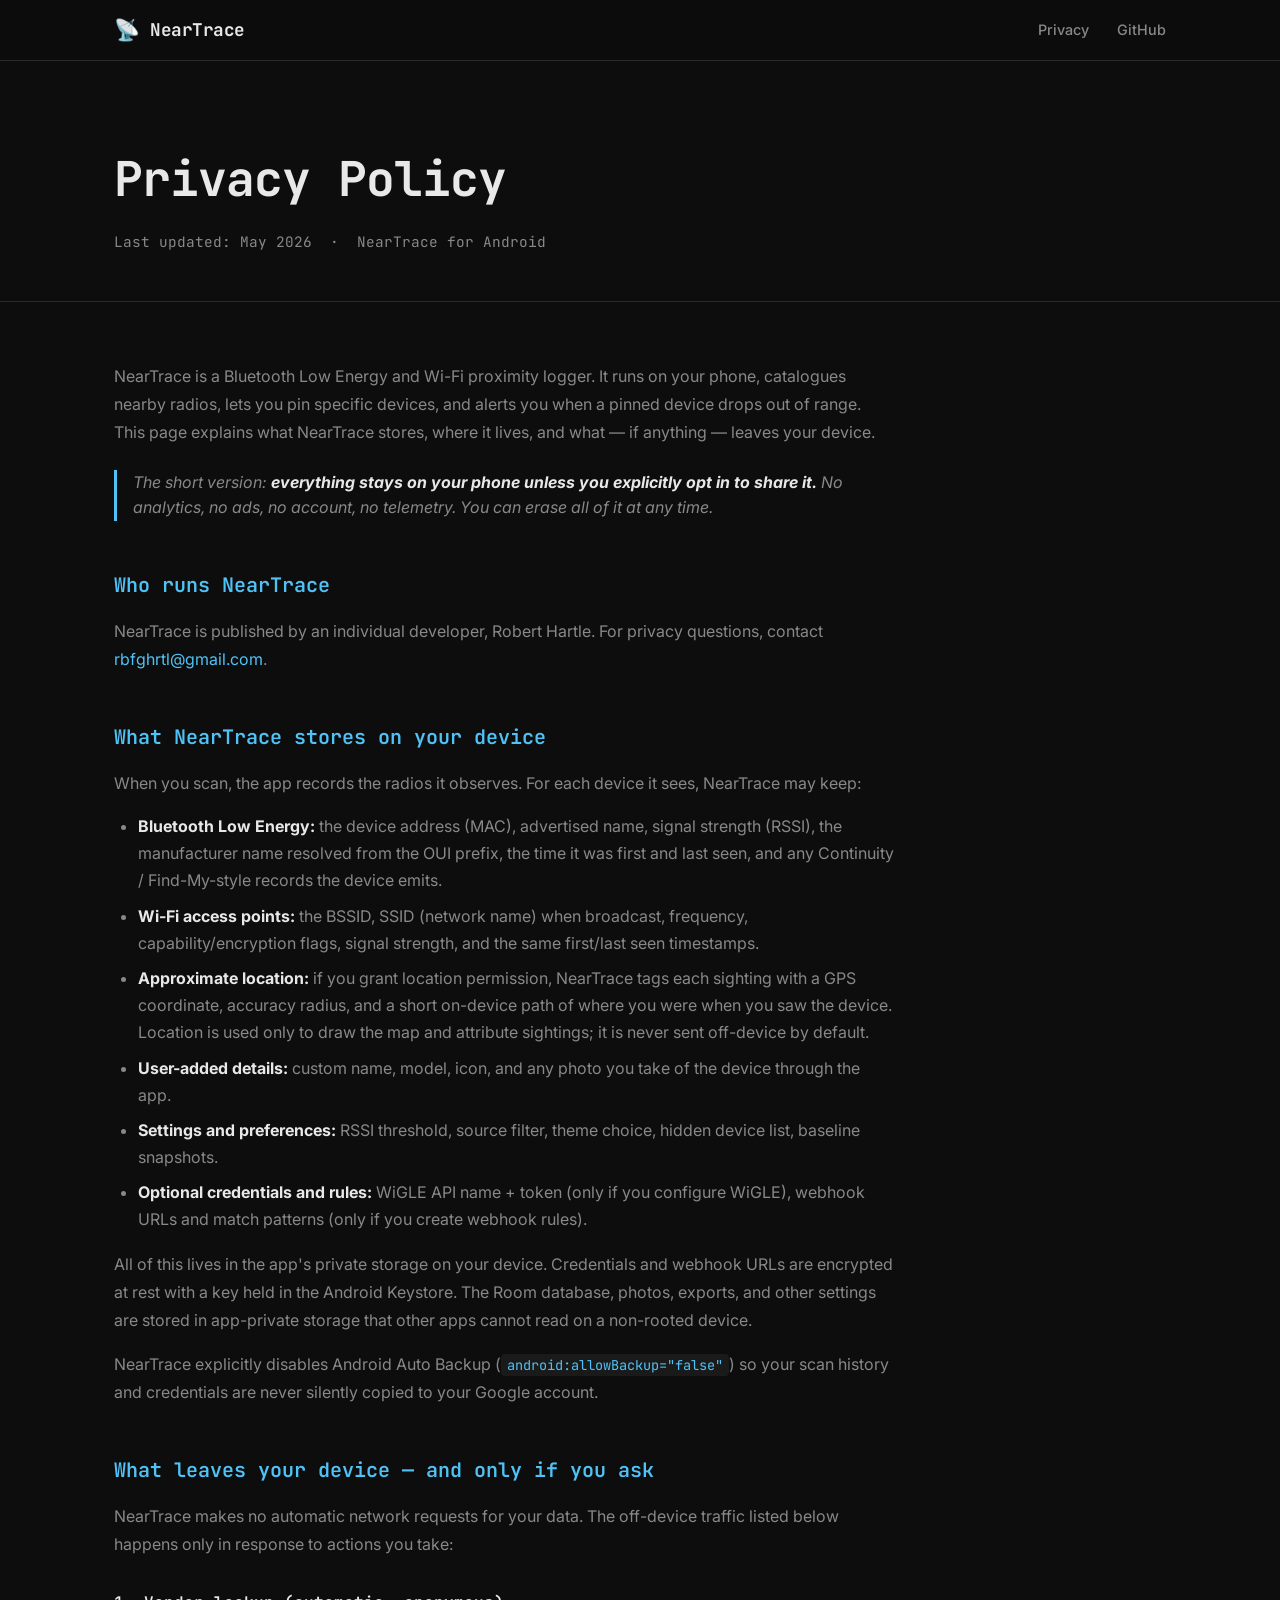
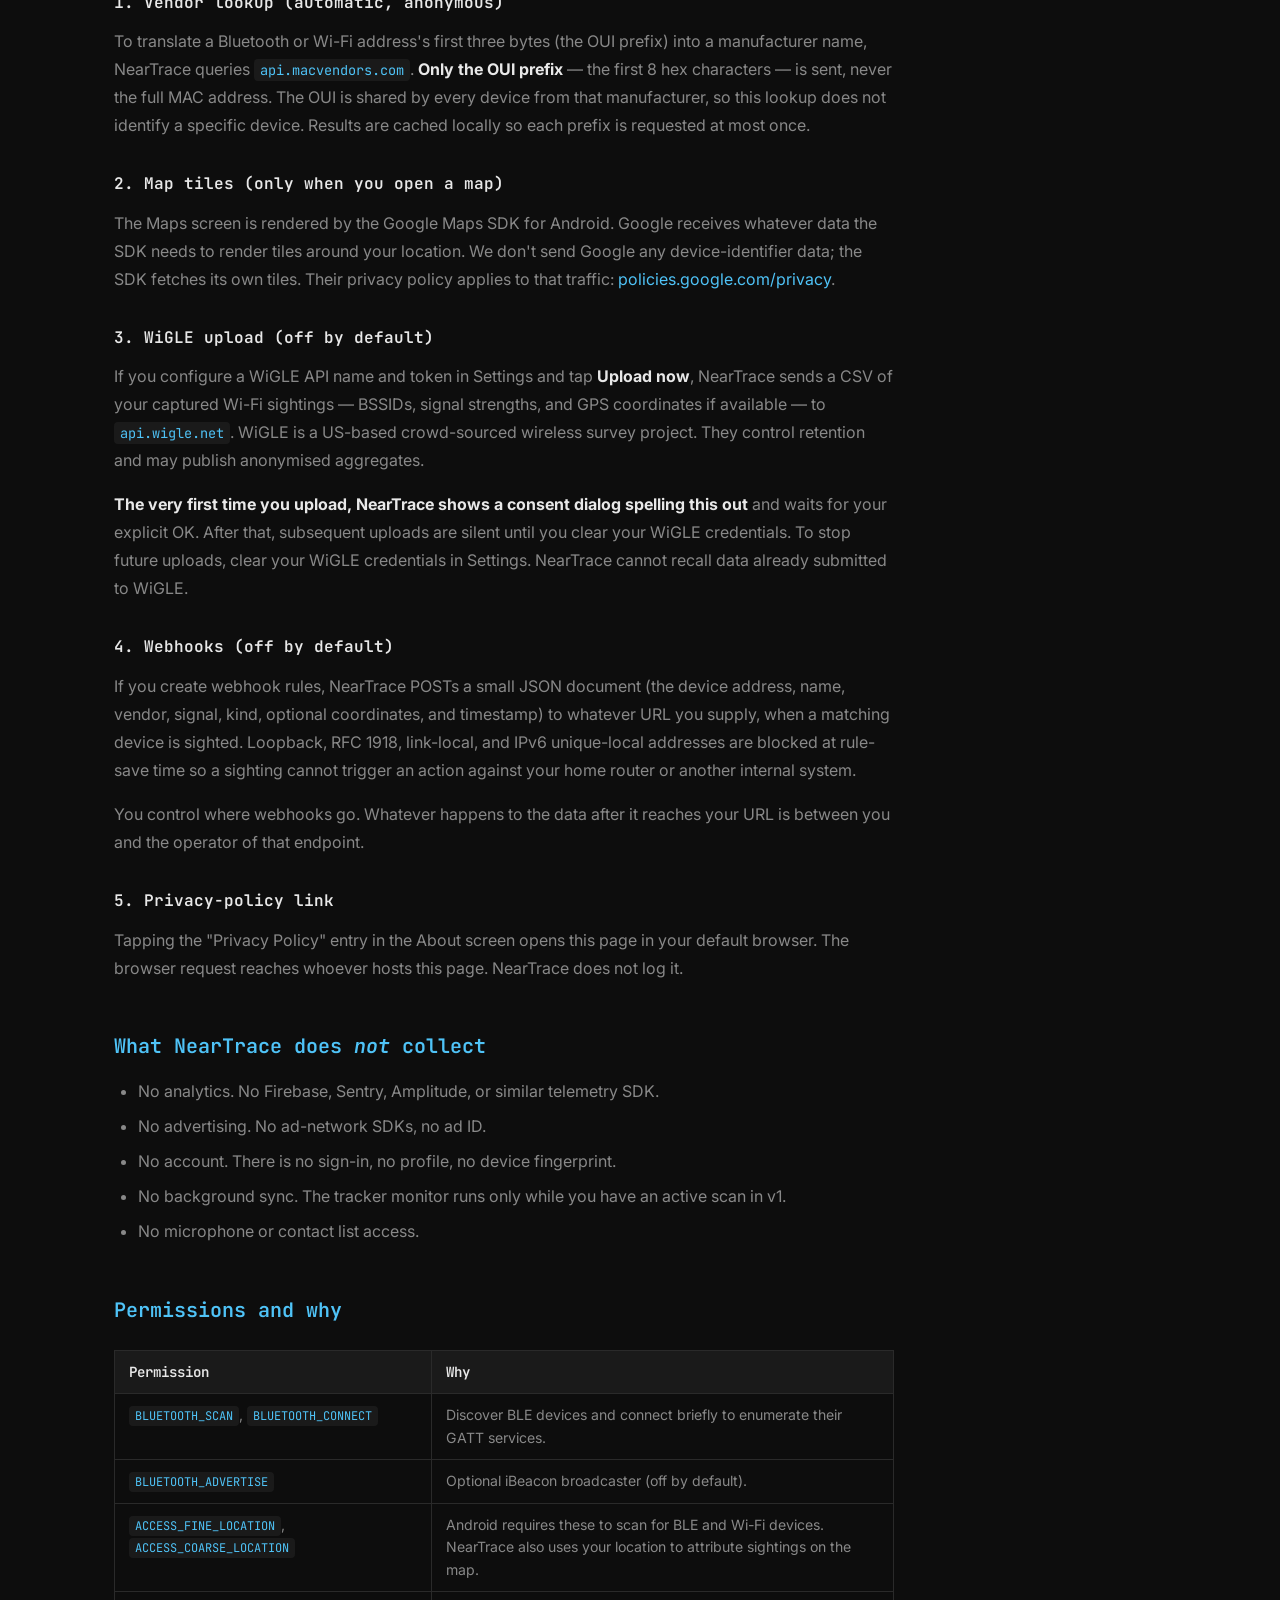
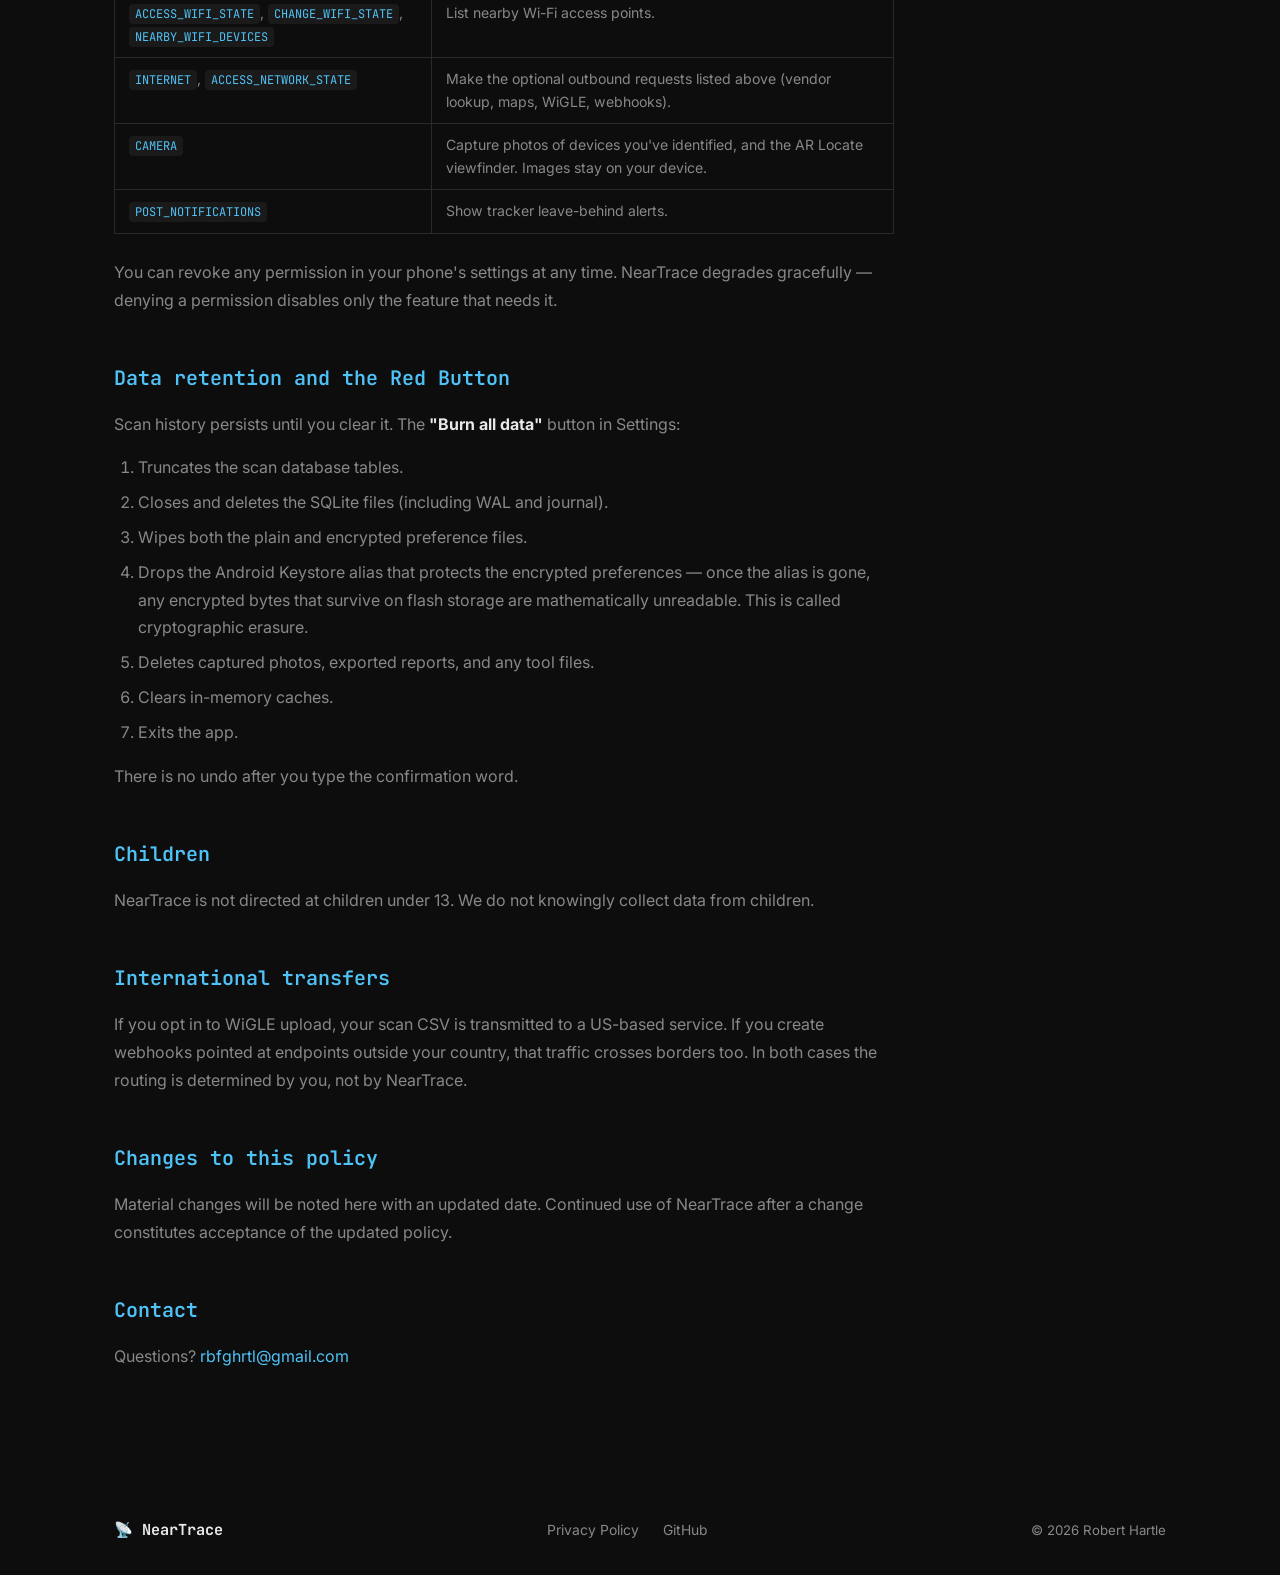
==== privacy/index.html @ f7e361f0 "🌐 Launch neartrace.app — landing page + privacy policy Dark-first, monospace-accented static site:  " ====
<!DOCTYPE html>
<html lang="en">
<head>
  <meta charset="UTF-8">
  <meta name="viewport" content="width=device-width, initial-scale=1.0">
  <meta name="description" content="NearTrace Privacy Policy — what we collect, where it lives, and what leaves your device.">
  <meta name="theme-color" content="#0d0d0d">
  <title>Privacy Policy — NearTrace</title>
  <link rel="icon" href="/favicon.ico">
  <link rel="preconnect" href="https://fonts.googleapis.com">
  <link rel="preconnect" href="https://fonts.gstatic.com" crossorigin>
  <link href="https://fonts.googleapis.com/css2?family=JetBrains+Mono:wght@400;600;700&family=Inter:wght@400;500;600&display=swap" rel="stylesheet">
  <link rel="stylesheet" href="/style.css">
</head>
<body>
  <header class="site-header">
    <div class="container">
      <a href="/" class="logo" style="text-decoration:none;color:inherit;">
        <span class="logo-glyph">📡</span>
        <span class="logo-text">NearTrace</span>
      </a>
      <nav>
        <a href="/privacy">Privacy</a>
        <a href="https://github.com/code-hartle-tech/neartrace-android-mvp" target="_blank" rel="noopener">GitHub</a>
      </nav>
    </div>
  </header>

  <main>
    <div class="policy-header">
      <div class="container">
        <h1>Privacy Policy</h1>
        <p class="policy-meta">Last updated: May 2026 &nbsp;·&nbsp; NearTrace for Android</p>
      </div>
    </div>

    <div class="container">
      <div class="policy-body">

        <p>NearTrace is a Bluetooth Low Energy and Wi-Fi proximity logger. It runs on your phone, catalogues nearby radios, lets you pin specific devices, and alerts you when a pinned device drops out of range. This page explains what NearTrace stores, where it lives, and what — if anything — leaves your device.</p>

        <blockquote>The short version: <strong>everything stays on your phone unless you explicitly opt in to share it.</strong> No analytics, no ads, no account, no telemetry. You can erase all of it at any time.</blockquote>

        <h2>Who runs NearTrace</h2>
        <p>NearTrace is published by an individual developer, Robert Hartle. For privacy questions, contact <a href="mailto:rbfghrtl@gmail.com">rbfghrtl@gmail.com</a>.</p>

        <h2>What NearTrace stores on your device</h2>
        <p>When you scan, the app records the radios it observes. For each device it sees, NearTrace may keep:</p>
        <ul>
          <li><strong>Bluetooth Low Energy:</strong> the device address (MAC), advertised name, signal strength (RSSI), the manufacturer name resolved from the OUI prefix, the time it was first and last seen, and any Continuity / Find-My-style records the device emits.</li>
          <li><strong>Wi-Fi access points:</strong> the BSSID, SSID (network name) when broadcast, frequency, capability/encryption flags, signal strength, and the same first/last seen timestamps.</li>
          <li><strong>Approximate location:</strong> if you grant location permission, NearTrace tags each sighting with a GPS coordinate, accuracy radius, and a short on-device path of where you were when you saw the device. Location is used only to draw the map and attribute sightings; it is never sent off-device by default.</li>
          <li><strong>User-added details:</strong> custom name, model, icon, and any photo you take of the device through the app.</li>
          <li><strong>Settings and preferences:</strong> RSSI threshold, source filter, theme choice, hidden device list, baseline snapshots.</li>
          <li><strong>Optional credentials and rules:</strong> WiGLE API name + token (only if you configure WiGLE), webhook URLs and match patterns (only if you create webhook rules).</li>
        </ul>

        <p>All of this lives in the app's private storage on your device. Credentials and webhook URLs are encrypted at rest with a key held in the Android Keystore. The Room database, photos, exports, and other settings are stored in app-private storage that other apps cannot read on a non-rooted device.</p>

        <p>NearTrace explicitly disables Android Auto Backup (<code>android:allowBackup="false"</code>) so your scan history and credentials are never silently copied to your Google account.</p>

        <h2>What leaves your device — and only if you ask</h2>
        <p>NearTrace makes no automatic network requests for your data. The off-device traffic listed below happens only in response to actions you take:</p>

        <h3>1. Vendor lookup (automatic, anonymous)</h3>
        <p>To translate a Bluetooth or Wi-Fi address's first three bytes (the OUI prefix) into a manufacturer name, NearTrace queries <code>api.macvendors.com</code>. <strong>Only the OUI prefix</strong> — the first 8 hex characters — is sent, never the full MAC address. The OUI is shared by every device from that manufacturer, so this lookup does not identify a specific device. Results are cached locally so each prefix is requested at most once.</p>

        <h3>2. Map tiles (only when you open a map)</h3>
        <p>The Maps screen is rendered by the Google Maps SDK for Android. Google receives whatever data the SDK needs to render tiles around your location. We don't send Google any device-identifier data; the SDK fetches its own tiles. Their privacy policy applies to that traffic: <a href="https://policies.google.com/privacy" target="_blank" rel="noopener">policies.google.com/privacy</a>.</p>

        <h3>3. WiGLE upload (off by default)</h3>
        <p>If you configure a WiGLE API name and token in Settings and tap <strong>Upload now</strong>, NearTrace sends a CSV of your captured Wi-Fi sightings — BSSIDs, signal strengths, and GPS coordinates if available — to <code>api.wigle.net</code>. WiGLE is a US-based crowd-sourced wireless survey project. They control retention and may publish anonymised aggregates.</p>
        <p><strong>The very first time you upload, NearTrace shows a consent dialog spelling this out</strong> and waits for your explicit OK. After that, subsequent uploads are silent until you clear your WiGLE credentials. To stop future uploads, clear your WiGLE credentials in Settings. NearTrace cannot recall data already submitted to WiGLE.</p>

        <h3>4. Webhooks (off by default)</h3>
        <p>If you create webhook rules, NearTrace POSTs a small JSON document (the device address, name, vendor, signal, kind, optional coordinates, and timestamp) to whatever URL you supply, when a matching device is sighted. Loopback, RFC 1918, link-local, and IPv6 unique-local addresses are blocked at rule-save time so a sighting cannot trigger an action against your home router or another internal system.</p>
        <p>You control where webhooks go. Whatever happens to the data after it reaches your URL is between you and the operator of that endpoint.</p>

        <h3>5. Privacy-policy link</h3>
        <p>Tapping the "Privacy Policy" entry in the About screen opens this page in your default browser. The browser request reaches whoever hosts this page. NearTrace does not log it.</p>

        <h2>What NearTrace does <em>not</em> collect</h2>
        <ul>
          <li>No analytics. No Firebase, Sentry, Amplitude, or similar telemetry SDK.</li>
          <li>No advertising. No ad-network SDKs, no ad ID.</li>
          <li>No account. There is no sign-in, no profile, no device fingerprint.</li>
          <li>No background sync. The tracker monitor runs only while you have an active scan in v1.</li>
          <li>No microphone or contact list access.</li>
        </ul>

        <h2>Permissions and why</h2>
        <table>
          <thead>
            <tr><th>Permission</th><th>Why</th></tr>
          </thead>
          <tbody>
            <tr><td><code>BLUETOOTH_SCAN</code>, <code>BLUETOOTH_CONNECT</code></td><td>Discover BLE devices and connect briefly to enumerate their GATT services.</td></tr>
            <tr><td><code>BLUETOOTH_ADVERTISE</code></td><td>Optional iBeacon broadcaster (off by default).</td></tr>
            <tr><td><code>ACCESS_FINE_LOCATION</code>, <code>ACCESS_COARSE_LOCATION</code></td><td>Android requires these to scan for BLE and Wi-Fi devices. NearTrace also uses your location to attribute sightings on the map.</td></tr>
            <tr><td><code>ACCESS_WIFI_STATE</code>, <code>CHANGE_WIFI_STATE</code>, <code>NEARBY_WIFI_DEVICES</code></td><td>List nearby Wi-Fi access points.</td></tr>
            <tr><td><code>INTERNET</code>, <code>ACCESS_NETWORK_STATE</code></td><td>Make the optional outbound requests listed above (vendor lookup, maps, WiGLE, webhooks).</td></tr>
            <tr><td><code>CAMERA</code></td><td>Capture photos of devices you've identified, and the AR Locate viewfinder. Images stay on your device.</td></tr>
            <tr><td><code>POST_NOTIFICATIONS</code></td><td>Show tracker leave-behind alerts.</td></tr>
          </tbody>
        </table>
        <p>You can revoke any permission in your phone's settings at any time. NearTrace degrades gracefully — denying a permission disables only the feature that needs it.</p>

        <h2>Data retention and the Red Button</h2>
        <p>Scan history persists until you clear it. The <strong>"Burn all data"</strong> button in Settings:</p>
        <ol>
          <li>Truncates the scan database tables.</li>
          <li>Closes and deletes the SQLite files (including WAL and journal).</li>
          <li>Wipes both the plain and encrypted preference files.</li>
          <li>Drops the Android Keystore alias that protects the encrypted preferences — once the alias is gone, any encrypted bytes that survive on flash storage are mathematically unreadable. This is called cryptographic erasure.</li>
          <li>Deletes captured photos, exported reports, and any tool files.</li>
          <li>Clears in-memory caches.</li>
          <li>Exits the app.</li>
        </ol>
        <p>There is no undo after you type the confirmation word.</p>

        <h2>Children</h2>
        <p>NearTrace is not directed at children under 13. We do not knowingly collect data from children.</p>

        <h2>International transfers</h2>
        <p>If you opt in to WiGLE upload, your scan CSV is transmitted to a US-based service. If you create webhooks pointed at endpoints outside your country, that traffic crosses borders too. In both cases the routing is determined by you, not by NearTrace.</p>

        <h2>Changes to this policy</h2>
        <p>Material changes will be noted here with an updated date. Continued use of NearTrace after a change constitutes acceptance of the updated policy.</p>

        <h2>Contact</h2>
        <p>Questions? <a href="mailto:rbfghrtl@gmail.com">rbfghrtl@gmail.com</a></p>

      </div>
    </div>
  </main>

  <footer class="site-footer">
    <div class="container">
      <div class="footer-inner">
        <a href="/" class="footer-logo" style="text-decoration:none;color:inherit;">📡 NearTrace</a>
        <nav class="footer-nav">
          <a href="/privacy">Privacy Policy</a>
          <a href="https://github.com/code-hartle-tech/neartrace-android-mvp" target="_blank" rel="noopener">GitHub</a>
        </nav>
        <span class="footer-copy">© 2026 Robert Hartle</span>
      </div>
    </div>
  </footer>
</body>
</html>
---- style.css ----
/* ─── Reset & Base ─────────────────────────────────────────────────────────── */
*, *::before, *::after { box-sizing: border-box; margin: 0; padding: 0; }

:root {
  --bg:        #0d0d0d;
  --bg2:       #141414;
  --bg3:       #1a1a1a;
  --border:    #2a2a2a;
  --text:      #e8e8e8;
  --text-dim:  #888;
  --accent:    #4fc3f7;
  --accent2:   #7c4dff;
  --danger:    #ef5350;
  --mono:      'JetBrains Mono', 'Courier New', monospace;
  --sans:      'Inter', system-ui, sans-serif;
  --radius:    12px;
  --max-w:     1100px;
}

html { scroll-behavior: smooth; }

body {
  background: var(--bg);
  color: var(--text);
  font-family: var(--sans);
  font-size: 16px;
  line-height: 1.6;
  -webkit-font-smoothing: antialiased;
}

a { color: var(--accent); text-decoration: none; }
a:hover { text-decoration: underline; }

.container { max-width: var(--max-w); margin: 0 auto; padding: 0 24px; }

/* ─── Header ───────────────────────────────────────────────────────────────── */
.site-header {
  position: sticky; top: 0; z-index: 100;
  background: rgba(13,13,13,.85);
  backdrop-filter: blur(16px);
  border-bottom: 1px solid var(--border);
}
.site-header .container {
  display: flex; align-items: center; justify-content: space-between;
  height: 60px;
}
.logo { display: flex; align-items: center; gap: 10px; font-family: var(--mono); font-weight: 700; font-size: 1.1rem; }
.logo-glyph { font-size: 1.3rem; }
.logo-text { letter-spacing: -.5px; }
.site-header nav { display: flex; gap: 28px; }
.site-header nav a { color: var(--text-dim); font-size: .9rem; font-weight: 500; }
.site-header nav a:hover { color: var(--text); text-decoration: none; }

/* ─── Hero ─────────────────────────────────────────────────────────────────── */
.hero {
  padding: 120px 0 100px;
  background: radial-gradient(ellipse 80% 60% at 50% 0%, rgba(79,195,247,.07) 0%, transparent 70%);
}
.hero-badge {
  display: inline-block; margin-bottom: 24px;
  padding: 6px 14px; border-radius: 999px;
  border: 1px solid rgba(79,195,247,.3);
  background: rgba(79,195,247,.08);
  font-family: var(--mono); font-size: .8rem; color: var(--accent);
}
.hero h1 {
  font-family: var(--mono); font-size: clamp(2.8rem, 7vw, 5rem);
  font-weight: 700; line-height: 1.05; letter-spacing: -2px;
  margin-bottom: 28px;
}
.hero h1 .accent { color: var(--accent); }
.hero-sub { max-width: 600px; font-size: 1.15rem; color: var(--text-dim); margin-bottom: 40px; line-height: 1.7; }
.hero-actions { display: flex; gap: 16px; flex-wrap: wrap; }

/* ─── Buttons ──────────────────────────────────────────────────────────────── */
.btn {
  display: inline-flex; align-items: center; gap: 8px;
  padding: 12px 24px; border-radius: var(--radius);
  font-weight: 600; font-size: .95rem; cursor: pointer;
  transition: opacity .15s, transform .1s;
  border: none;
}
.btn:hover { opacity: .85; transform: translateY(-1px); text-decoration: none; }
.btn-primary { background: var(--accent); color: #000; }
.btn-disabled { opacity: .4; pointer-events: none; }
.btn-ghost { background: var(--bg3); color: var(--text); border: 1px solid var(--border); }
.btn-outline { background: transparent; color: var(--text); border: 1px solid var(--border); }

/* ─── Features ─────────────────────────────────────────────────────────────── */
.features { padding: 80px 0; }
.features-grid { display: grid; grid-template-columns: repeat(auto-fit, minmax(300px, 1fr)); gap: 20px; }
.feature-card {
  background: var(--bg2); border: 1px solid var(--border);
  border-radius: var(--radius); padding: 28px;
  transition: border-color .2s;
}
.feature-card:hover { border-color: rgba(79,195,247,.4); }
.feature-icon { font-size: 2rem; margin-bottom: 16px; }
.feature-card h3 { font-family: var(--mono); font-size: 1rem; font-weight: 600; margin-bottom: 10px; }
.feature-card p { color: var(--text-dim); font-size: .92rem; line-height: 1.65; }

/* ─── Privacy strip ────────────────────────────────────────────────────────── */
.privacy-strip { padding: 60px 0; border-top: 1px solid var(--border); border-bottom: 1px solid var(--border); }
.privacy-strip-inner { display: flex; align-items: center; justify-content: space-between; gap: 40px; flex-wrap: wrap; }
.privacy-strip-text h2 { font-family: var(--mono); font-size: 1.6rem; margin-bottom: 12px; }
.privacy-strip-text p { color: var(--text-dim); max-width: 560px; }

/* ─── Footer ───────────────────────────────────────────────────────────────── */
.site-footer { padding: 32px 0; }
.footer-inner { display: flex; align-items: center; justify-content: space-between; flex-wrap: wrap; gap: 16px; }
.footer-logo { font-family: var(--mono); font-weight: 700; font-size: .95rem; }
.footer-nav { display: flex; gap: 24px; }
.footer-nav a { color: var(--text-dim); font-size: .87rem; }
.footer-copy { color: var(--text-dim); font-size: .83rem; }

/* ─── Privacy page ─────────────────────────────────────────────────────────── */
.policy-header { padding: 80px 0 48px; border-bottom: 1px solid var(--border); }
.policy-header h1 { font-family: var(--mono); font-size: clamp(2rem, 5vw, 3rem); font-weight: 700; letter-spacing: -1px; margin-bottom: 12px; }
.policy-meta { color: var(--text-dim); font-size: .9rem; font-family: var(--mono); }

.policy-body { padding: 60px 0 100px; max-width: 780px; }
.policy-body h2 { font-family: var(--mono); font-size: 1.25rem; font-weight: 600; margin: 48px 0 16px; color: var(--accent); }
.policy-body h3 { font-family: var(--mono); font-size: 1rem; font-weight: 600; margin: 32px 0 12px; }
.policy-body p { color: var(--text-dim); margin-bottom: 16px; line-height: 1.75; }
.policy-body strong { color: var(--text); }
.policy-body ul, .policy-body ol { color: var(--text-dim); padding-left: 24px; margin-bottom: 16px; }
.policy-body li { margin-bottom: 8px; line-height: 1.7; }
.policy-body a { color: var(--accent); }
.policy-body table { width: 100%; border-collapse: collapse; margin: 24px 0; font-size: .88rem; }
.policy-body th { background: var(--bg3); color: var(--text); font-family: var(--mono); font-weight: 600; padding: 10px 14px; text-align: left; border: 1px solid var(--border); }
.policy-body td { padding: 10px 14px; border: 1px solid var(--border); color: var(--text-dim); vertical-align: top; }
.policy-body code { font-family: var(--mono); font-size: .85em; background: var(--bg3); padding: 2px 6px; border-radius: 4px; color: var(--accent); }
.policy-body blockquote { border-left: 3px solid var(--accent); padding-left: 16px; color: var(--text-dim); font-style: italic; margin: 24px 0; }

/* ─── Responsive ───────────────────────────────────────────────────────────── */
@media (max-width: 640px) {
  .hero { padding: 80px 0 60px; }
  .privacy-strip-inner { flex-direction: column; align-items: flex-start; }
  .footer-inner { flex-direction: column; align-items: flex-start; }
  .site-header nav { gap: 16px; }
}
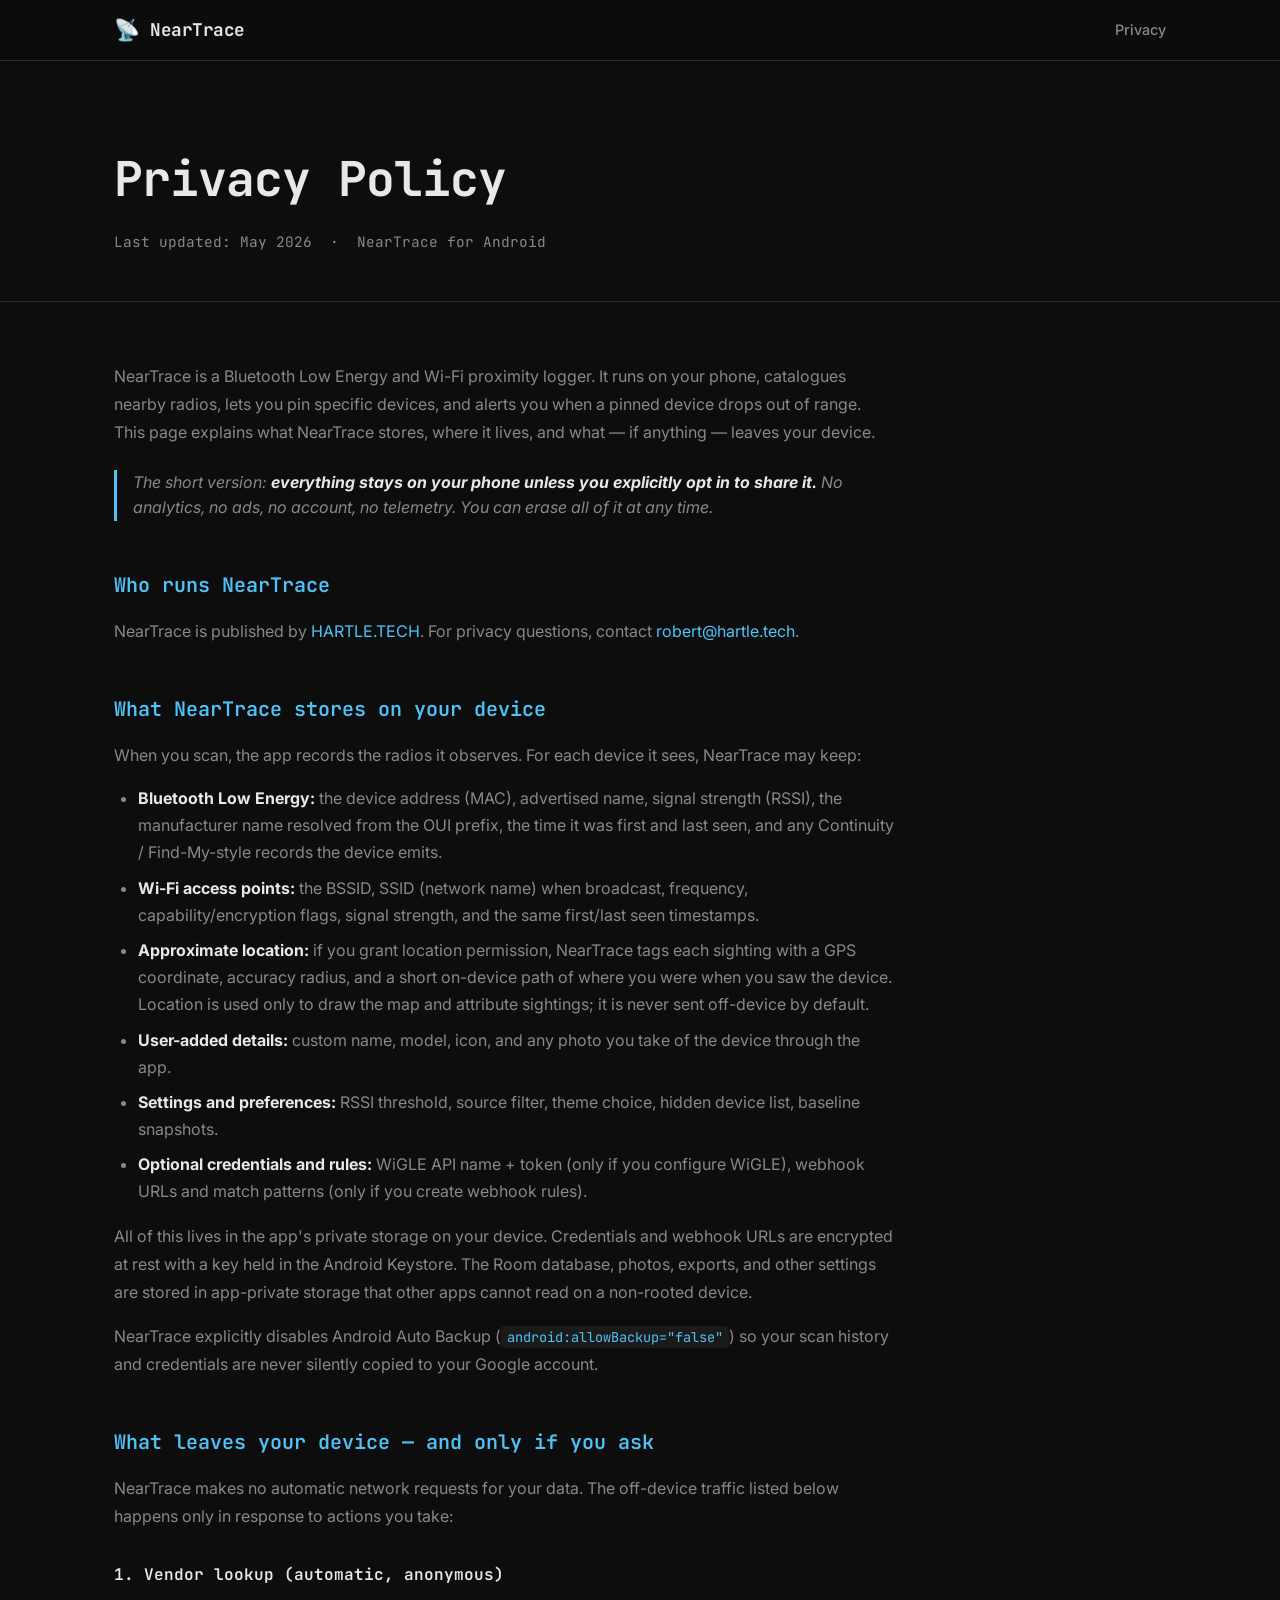
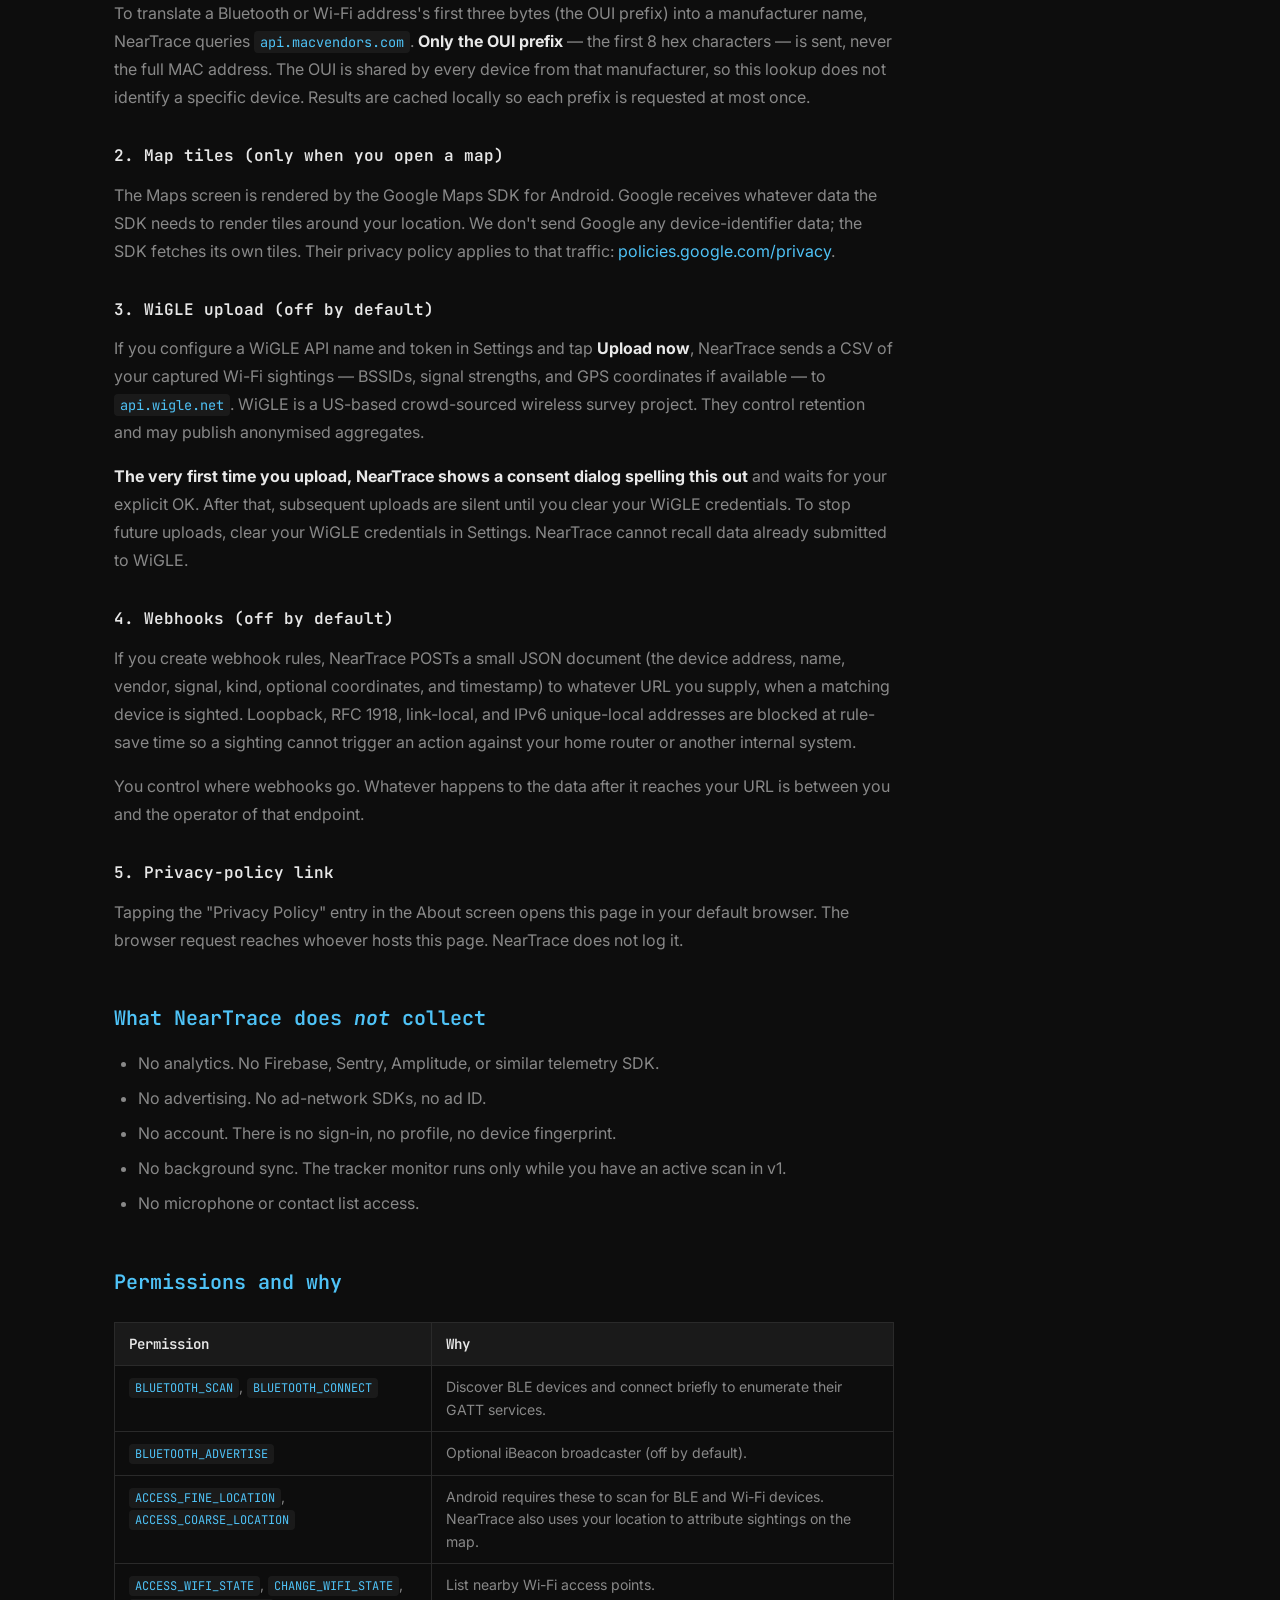
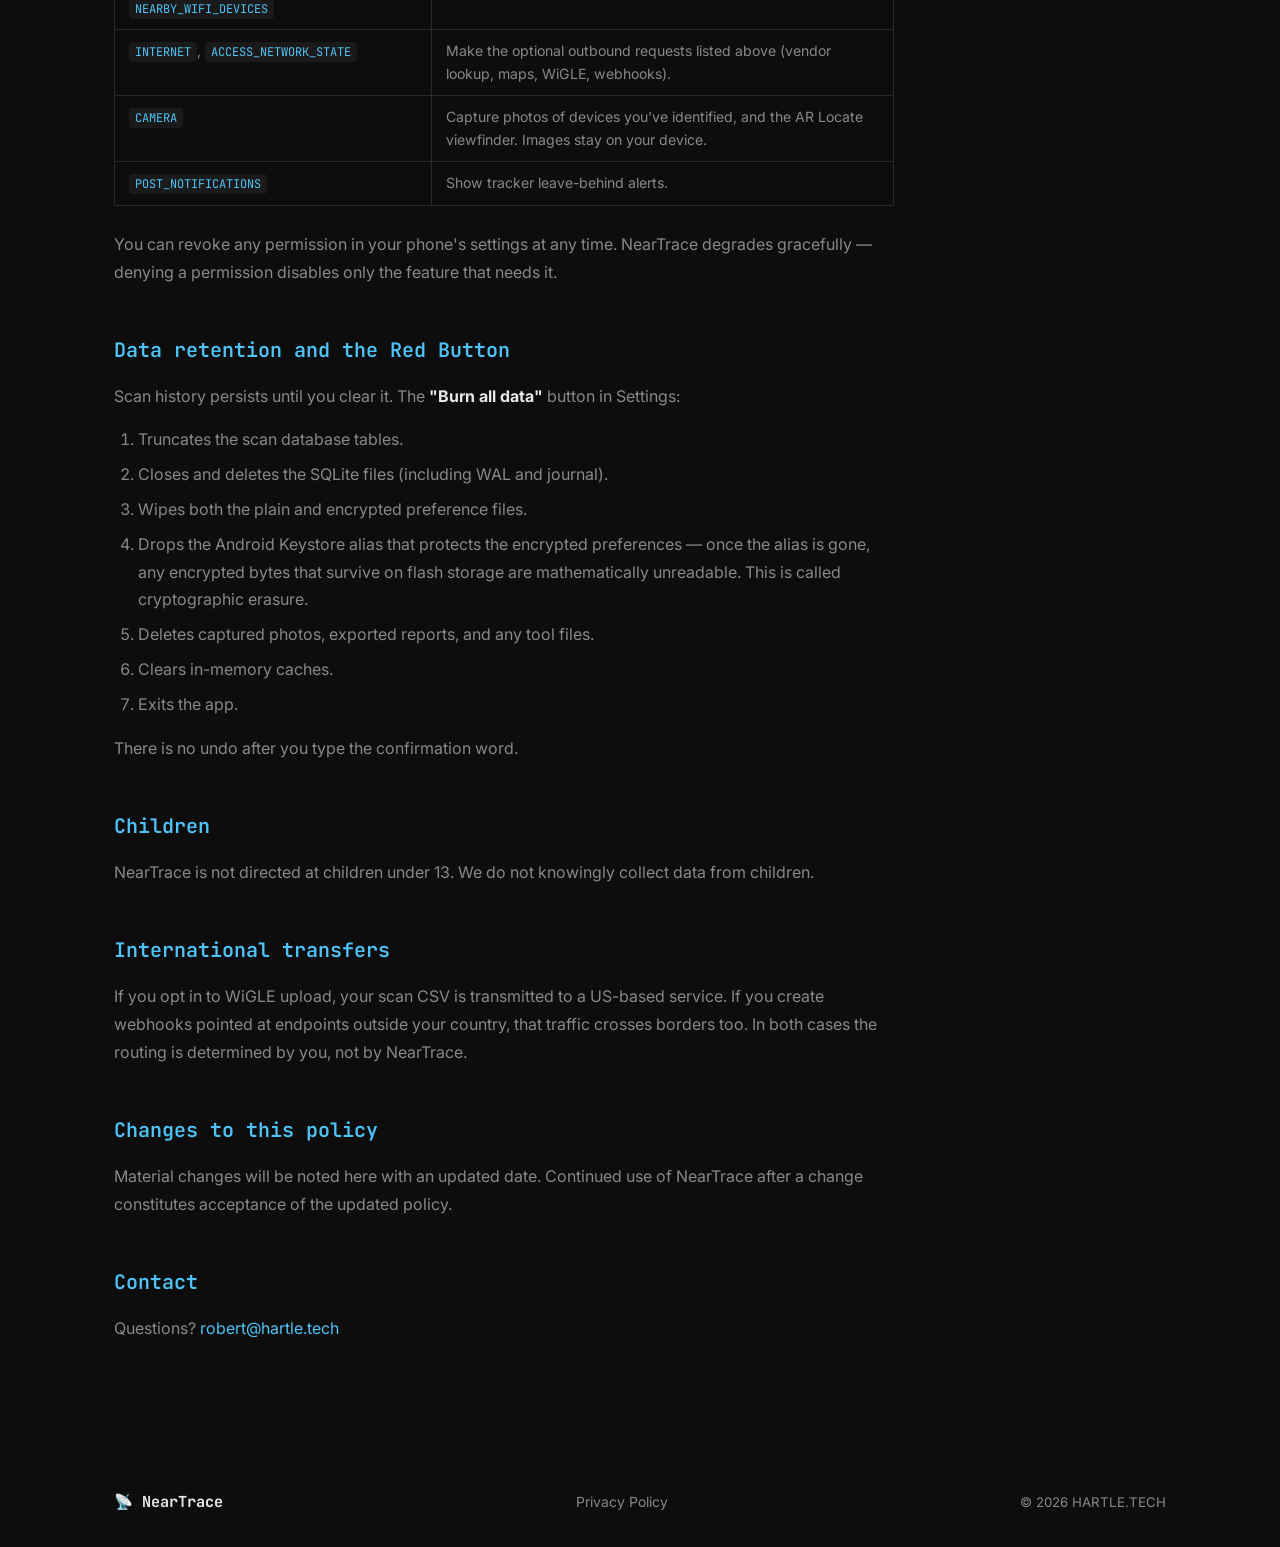
==== commit 228c0de5: "chore(branding): HARTLE.TECH identity, remove source link, multi-platform hint - Replace personal em" ====
--- a/privacy/index.html
+++ b/privacy/index.html
@@ -21,7 +21,6 @@
       </a>
       <nav>
         <a href="/privacy">Privacy</a>
-        <a href="https://github.com/code-hartle-tech/neartrace-android-mvp" target="_blank" rel="noopener">GitHub</a>
       </nav>
     </div>
   </header>
@@ -42,7 +41,7 @@
         <blockquote>The short version: <strong>everything stays on your phone unless you explicitly opt in to share it.</strong> No analytics, no ads, no account, no telemetry. You can erase all of it at any time.</blockquote>
 
         <h2>Who runs NearTrace</h2>
-        <p>NearTrace is published by an individual developer, Robert Hartle. For privacy questions, contact <a href="mailto:rbfghrtl@gmail.com">rbfghrtl@gmail.com</a>.</p>
+        <p>NearTrace is published by <a href="https://hartle.tech" target="_blank" rel="noopener">HARTLE.TECH</a>. For privacy questions, contact <a href="mailto:robert@hartle.tech">robert@hartle.tech</a>.</p>
 
         <h2>What NearTrace stores on your device</h2>
         <p>When you scan, the app records the radios it observes. For each device it sees, NearTrace may keep:</p>
@@ -128,7 +127,7 @@
         <p>Material changes will be noted here with an updated date. Continued use of NearTrace after a change constitutes acceptance of the updated policy.</p>
 
         <h2>Contact</h2>
-        <p>Questions? <a href="mailto:rbfghrtl@gmail.com">rbfghrtl@gmail.com</a></p>
+        <p>Questions? <a href="mailto:robert@hartle.tech">robert@hartle.tech</a></p>
 
       </div>
     </div>
@@ -140,9 +139,8 @@
         <a href="/" class="footer-logo" style="text-decoration:none;color:inherit;">📡 NearTrace</a>
         <nav class="footer-nav">
           <a href="/privacy">Privacy Policy</a>
-          <a href="https://github.com/code-hartle-tech/neartrace-android-mvp" target="_blank" rel="noopener">GitHub</a>
         </nav>
-        <span class="footer-copy">© 2026 Robert Hartle</span>
+        <span class="footer-copy">© 2026 HARTLE.TECH</span>
       </div>
     </div>
   </footer>
